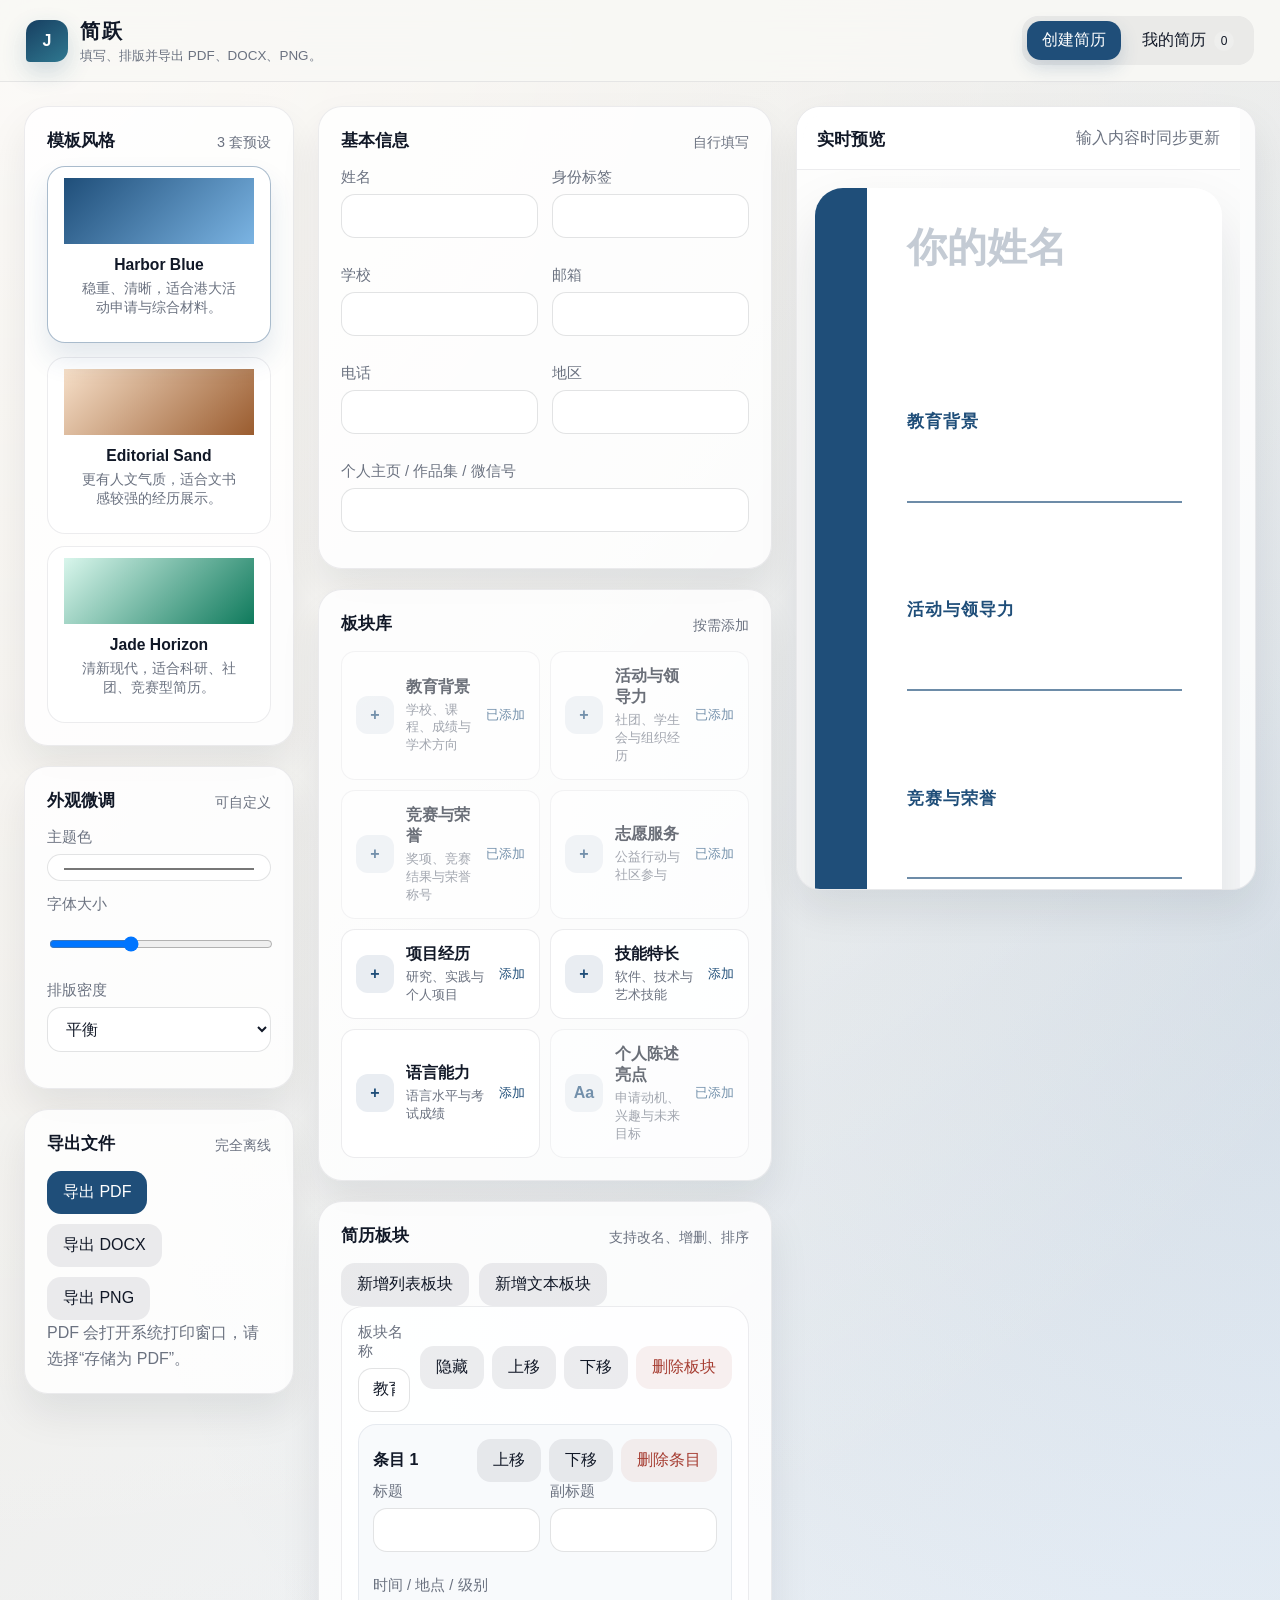
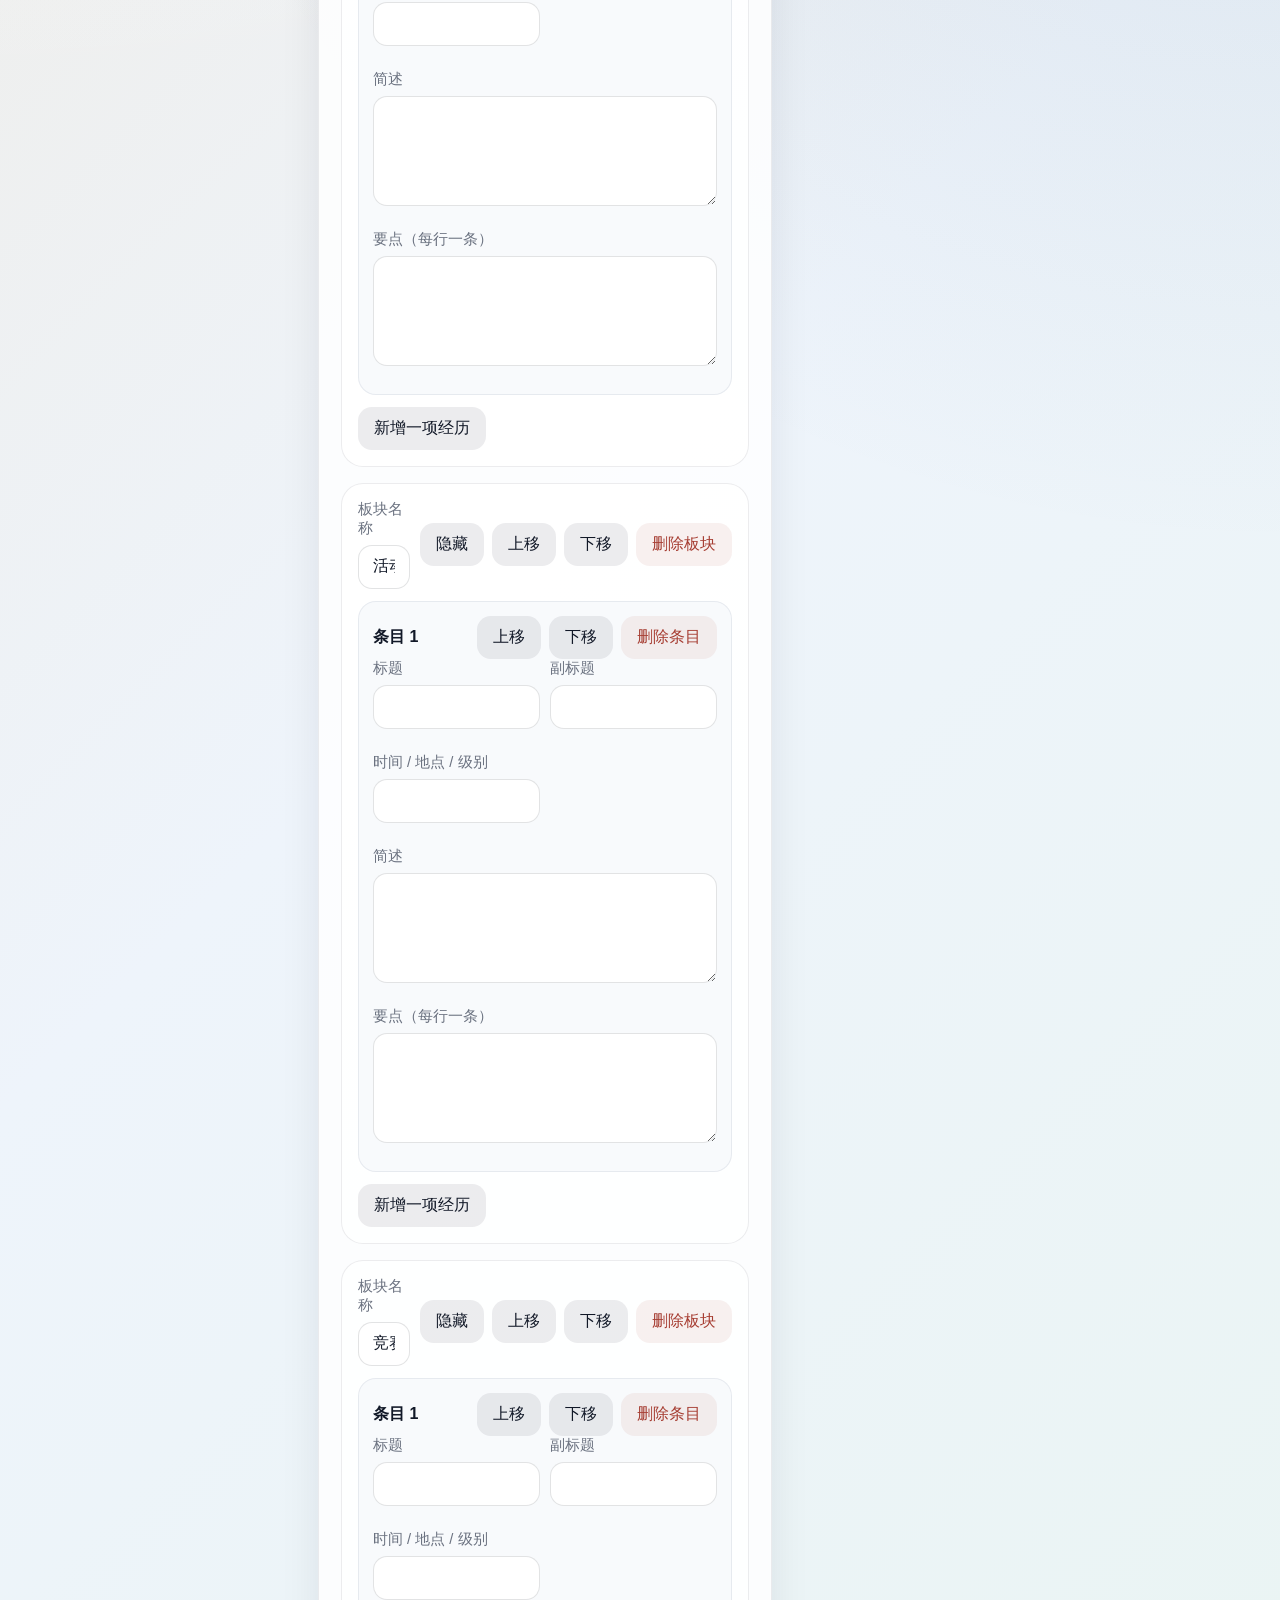
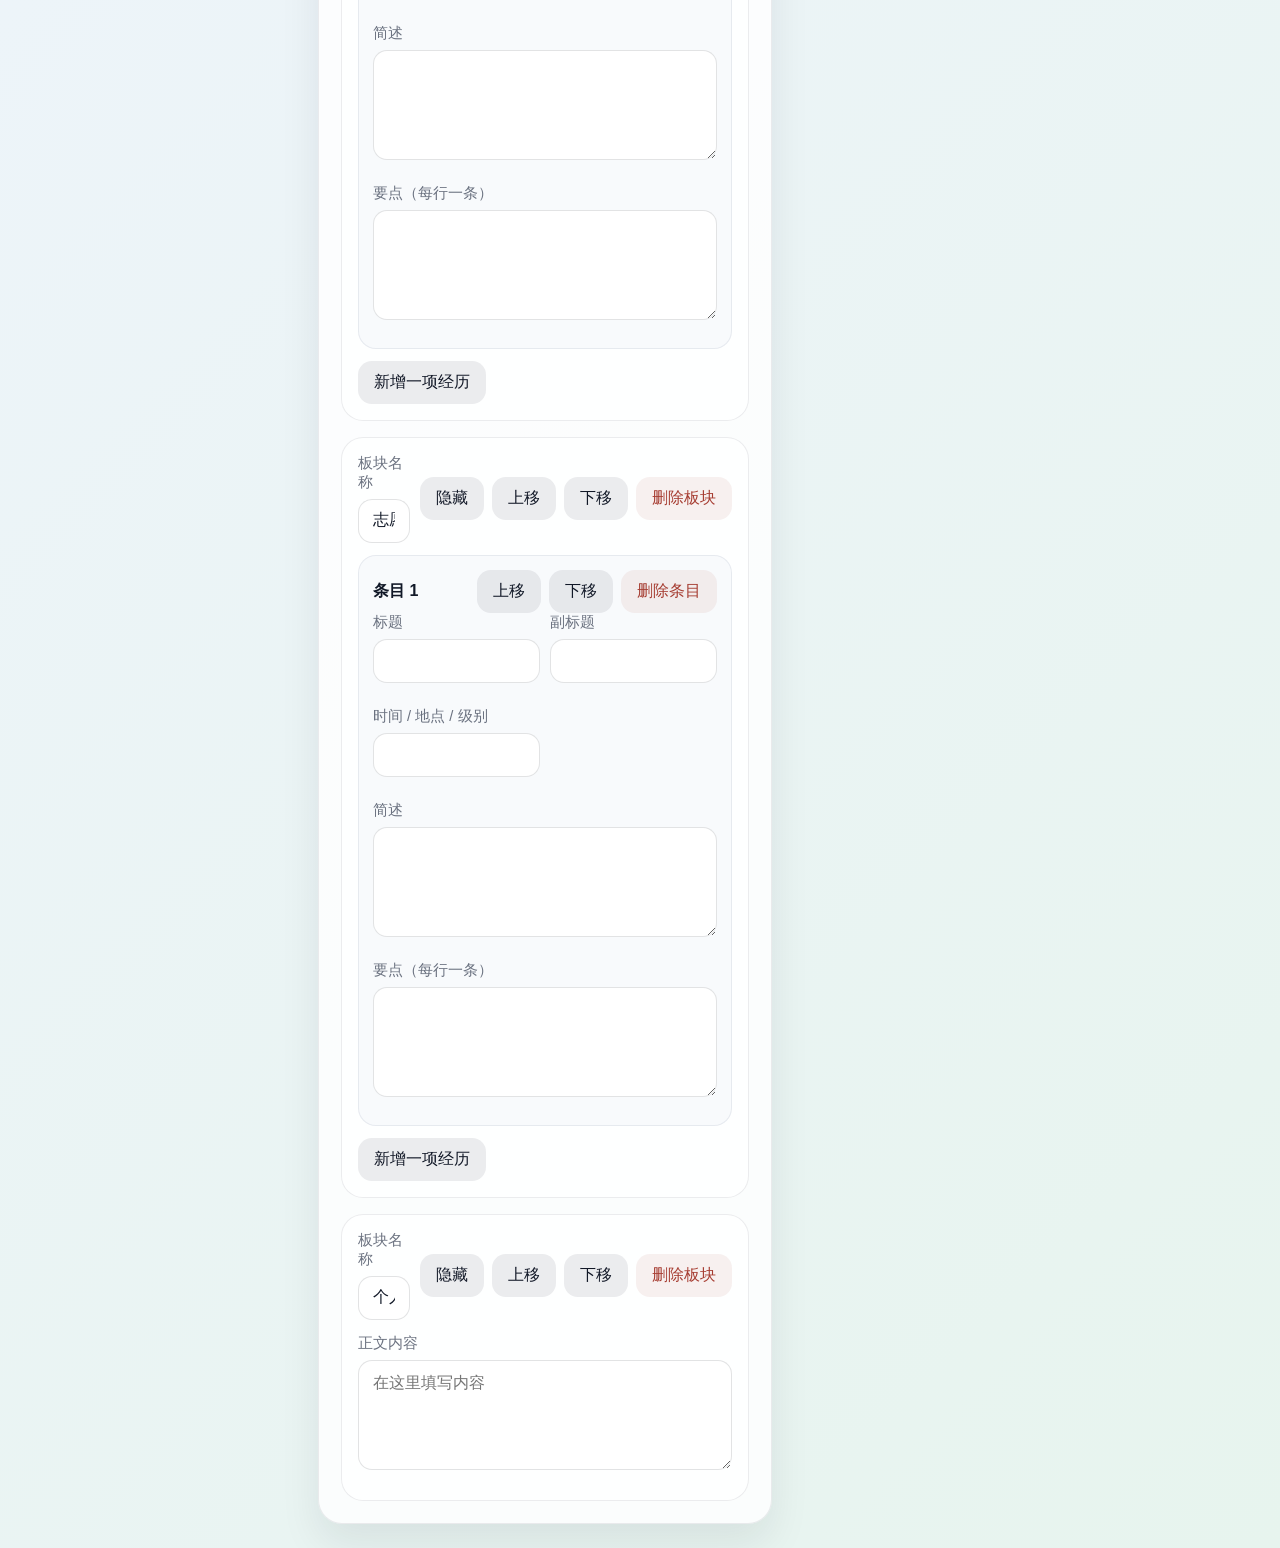
==== 简历生成器/简历生成器.html @ 061de9b1 "Add files via upload" ====
<!DOCTYPE html>
<html lang="zh-CN">
  <head>
    <meta charset="UTF-8" />
    <meta name="viewport" content="width=device-width, initial-scale=1.0" />
    <title>简跃 · 简历生成器</title>
    <link rel="stylesheet" href="./web/styles.css" />
  </head>
  <body>
    <header class="topbar">
      <div class="brand-lockup">
        <div class="brand-mark">J</div>
        <div>
          <h1>简跃</h1>
          <p>填写、排版并导出 PDF、DOCX、PNG。</p>
        </div>
      </div>
      <nav class="main-nav" aria-label="主导航">
        <button class="nav-button active" data-page="create">创建简历</button>
        <button class="nav-button" data-page="mine">我的简历 <span id="historyNavCount">0</span></button>
      </nav>
    </header>

    <section id="createPage" class="app-page active">
      <div class="app-shell">
        <aside class="sidebar">
          <section class="panel">
            <div class="section-head"><h2>模板风格</h2><span>3 套预设</span></div>
            <div class="template-grid" id="templateGrid"></div>
          </section>

          <section class="panel">
            <div class="section-head"><h2>外观微调</h2><span>可自定义</span></div>
            <label class="field"><span>主题色</span><input id="accentInput" type="color" value="#1f4e79" /></label>
            <label class="field"><span>字体大小</span><input id="fontScaleInput" type="range" min="0.9" max="1.2" step="0.05" value="1" /></label>
            <label class="field">
              <span>排版密度</span>
              <select id="densityInput">
                <option value="airy">舒展</option>
                <option value="balanced" selected>平衡</option>
                <option value="compact">紧凑</option>
              </select>
            </label>
          </section>

          <section class="panel">
            <div class="section-head"><h2>导出文件</h2><span>完全离线</span></div>
            <div class="action-group">
              <button class="primary" data-export="pdf">导出 PDF</button>
              <button data-export="docx">导出 DOCX</button>
              <button data-export="png">导出 PNG</button>
            </div>
            <p class="helper" id="exportStatus">PDF 会打开系统打印窗口，请选择“存储为 PDF”。</p>
          </section>
        </aside>

        <main class="workspace">
          <div class="editor-column">
            <section class="editor panel">
              <div class="section-head"><h2>基本信息</h2><span>自行填写</span></div>
              <div class="form-grid">
                <label class="field"><span>姓名</span><input id="nameInput" type="text" /></label>
                <label class="field"><span>身份标签</span><input id="taglineInput" type="text" /></label>
                <label class="field"><span>学校</span><input id="schoolInput" type="text" /></label>
                <label class="field"><span>邮箱</span><input id="emailInput" type="text" /></label>
                <label class="field"><span>电话</span><input id="phoneInput" type="text" /></label>
                <label class="field"><span>地区</span><input id="locationInput" type="text" /></label>
                <label class="field full"><span>个人主页 / 作品集 / 微信号</span><input id="websiteInput" type="text" /></label>
              </div>
            </section>

            <section class="editor panel preset-panel">
              <div class="section-head"><h2>板块库</h2><span>按需添加</span></div>
              <div id="presetSectionsGrid" class="preset-section-grid"></div>
            </section>

            <section class="editor panel">
              <div class="section-head"><h2>简历板块</h2><span>支持改名、增删、排序</span></div>
              <div class="toolbar">
                <button id="addListSection">新增列表板块</button>
                <button id="addTextSection">新增文本板块</button>
              </div>
              <div id="sectionsEditor" class="sections-editor"></div>
            </section>
          </div>

          <section class="preview">
            <div class="preview-top"><h2>实时预览</h2><p>输入内容时同步更新</p></div>
            <div id="resumePreview" class="resume-preview"></div>
          </section>
        </main>
      </div>
    </section>

    <section id="minePage" class="app-page">
      <div class="mine-shell">
        <div class="mine-hero">
          <div>
            <p class="eyebrow">LOCAL ARCHIVE</p>
            <h2>我的简历</h2>
            <p>所有历史版本都保存在当前浏览器中，可随时继续编辑。</p>
          </div>
          <div class="mine-actions">
            <button id="newResumeButton" class="primary">新建空白简历</button>
            <button id="saveCopyButton">将当前简历另存为副本</button>
          </div>
        </div>
        <div class="mine-summary">
          <strong id="historyCount">0 份简历</strong>
          <span id="saveStatus">填写后自动保存。</span>
        </div>
        <div id="historyList" class="history-list"></div>
      </div>
    </section>

    <template id="sectionCardTemplate"><article class="section-card"></article></template>
    <script src="./vendor/docx.iife.js"></script>
    <script src="./web/app.js"></script>
  </body>
</html>
---- 简历生成器/web/styles.css ----
:root {
  --bg: #f1efe8;
  --panel: rgba(255, 255, 255, 0.82);
  --panel-border: rgba(17, 24, 39, 0.08);
  --text: #111827;
  --muted: #6b7280;
  --accent: #1f4e79;
  --shadow: 0 20px 40px rgba(15, 23, 42, 0.08);
  --radius: 24px;
  --resume-gap: 24px;
  --resume-padding: 40px;
  --display-font: "Avenir Next", "PingFang SC", "Hiragino Sans GB", sans-serif;
  --body-font: "PingFang SC", "Helvetica Neue", sans-serif;
}

* {
  box-sizing: border-box;
}

body {
  margin: 0;
  min-height: 100vh;
  font-family: var(--body-font);
  color: var(--text);
  background:
    radial-gradient(circle at top left, rgba(255, 255, 255, 0.8), transparent 35%),
    radial-gradient(circle at right 20%, rgba(31, 78, 121, 0.12), transparent 30%),
    linear-gradient(135deg, #efe8dc 0%, #eef4fb 45%, #e7f4ee 100%);
}

.topbar {
  position: sticky;
  z-index: 20;
  top: 0;
  display: flex;
  justify-content: space-between;
  align-items: center;
  gap: 24px;
  padding: 16px 26px;
  border-bottom: 1px solid rgba(17, 24, 39, 0.08);
  background: rgba(248, 248, 245, 0.86);
  backdrop-filter: blur(22px);
}

.brand-lockup {
  display: flex;
  align-items: center;
  gap: 12px;
}

.brand-mark {
  display: grid;
  width: 42px;
  height: 42px;
  place-items: center;
  border-radius: 13px 13px 13px 4px;
  color: white;
  background: linear-gradient(145deg, #173f61, #2f7890);
  box-shadow: 0 10px 24px rgba(31, 78, 121, 0.2);
  font-family: "Avenir Next", sans-serif;
  font-weight: 800;
}

.brand-lockup h1,
.brand-lockup p {
  margin: 0;
}

.brand-lockup h1 {
  font-family: var(--display-font);
  font-size: 1.28rem;
  letter-spacing: 0.08em;
}

.brand-lockup p {
  margin-top: 2px;
  color: var(--muted);
  font-size: 0.84rem;
}

.main-nav {
  display: flex;
  gap: 6px;
  padding: 5px;
  border-radius: 16px;
  background: rgba(17, 24, 39, 0.06);
}

.nav-button {
  padding: 9px 15px;
  background: transparent;
}

.nav-button.active {
  color: white;
  background: var(--accent);
  box-shadow: 0 8px 18px rgba(31, 78, 121, 0.18);
}

.nav-button span {
  display: inline-grid;
  min-width: 20px;
  height: 20px;
  margin-left: 4px;
  place-items: center;
  border-radius: 99px;
  background: rgba(255, 255, 255, 0.2);
  font-size: 0.75rem;
}

.app-page {
  display: none;
}

.app-page.active {
  display: block;
  animation: page-enter 280ms ease both;
}

@keyframes page-enter {
  from { opacity: 0; transform: translateY(6px); }
  to { opacity: 1; transform: translateY(0); }
}

.app-shell {
  display: grid;
  grid-template-columns: 300px minmax(0, 1fr);
  gap: 24px;
  width: min(1880px, 100%);
  margin: 0 auto;
  padding: 24px;
}

.mine-shell {
  width: min(1180px, calc(100% - 48px));
  min-height: calc(100vh - 110px);
  margin: 28px auto 60px;
}

.mine-hero {
  display: flex;
  justify-content: space-between;
  align-items: end;
  gap: 32px;
  padding: 42px;
  border-radius: 30px;
  color: white;
  background:
    radial-gradient(circle at 78% 20%, rgba(122, 196, 192, 0.32), transparent 26%),
    linear-gradient(130deg, #173f61 0%, #245f74 58%, #317b73 100%);
  box-shadow: 0 28px 60px rgba(23, 63, 97, 0.18);
}

.mine-hero h2,
.mine-hero p {
  margin: 0;
}

.mine-hero h2 {
  margin-top: 8px;
  font-family: var(--display-font);
  font-size: clamp(2rem, 4vw, 3.6rem);
}

.mine-hero > div > p:last-child {
  margin-top: 10px;
  color: rgba(255, 255, 255, 0.76);
}

.mine-hero .eyebrow {
  color: #9edbd1;
}

.mine-actions {
  display: flex;
  flex-wrap: wrap;
  justify-content: flex-end;
  gap: 10px;
}

.mine-actions button {
  background: rgba(255, 255, 255, 0.16);
  color: white;
}

.mine-actions button.primary {
  color: #173f61;
  background: white;
}

.mine-summary {
  display: flex;
  justify-content: space-between;
  gap: 20px;
  margin: 30px 4px 16px;
  color: var(--muted);
}

.mine-summary strong {
  color: var(--text);
  font-size: 1.12rem;
}

.sidebar,
.editor-column {
  display: grid;
  gap: 20px;
  align-content: start;
}

.workspace {
  display: grid;
  grid-template-columns: minmax(500px, 0.95fr) minmax(520px, 1.05fr);
  gap: 24px;
  min-width: 0;
  align-items: start;
}

.panel,
.brand-card,
.preview {
  background: var(--panel);
  border: 1px solid var(--panel-border);
  backdrop-filter: blur(22px);
  border-radius: var(--radius);
  box-shadow: var(--shadow);
}

.brand-card,
.panel,
.preview {
  padding: 22px;
}

.brand-card h1 {
  margin: 8px 0 12px;
  font-family: var(--display-font);
  font-size: 2rem;
  line-height: 1.05;
}

.eyebrow {
  margin: 0;
  color: var(--accent);
  font-size: 0.82rem;
  letter-spacing: 0.12em;
  text-transform: uppercase;
}

.intro,
.helper,
.preview-top p {
  margin: 0;
  color: var(--muted);
  line-height: 1.6;
}

.section-head,
.preview-top {
  display: flex;
  justify-content: space-between;
  align-items: end;
  gap: 16px;
  margin-bottom: 16px;
}

.section-head h2,
.preview-top h2 {
  margin: 0;
  font-size: 1.05rem;
}

.section-head span {
  color: var(--muted);
  font-size: 0.9rem;
}

.template-grid {
  display: grid;
  gap: 12px;
}

.template-card {
  border: 1px solid rgba(17, 24, 39, 0.08);
  border-radius: 18px;
  overflow: hidden;
  cursor: pointer;
  transition: transform 180ms ease, border-color 180ms ease, box-shadow 180ms ease;
  background: white;
}

.template-card:hover,
.template-card.active {
  transform: translateY(-2px);
  border-color: rgba(31, 78, 121, 0.38);
  box-shadow: 0 16px 28px rgba(31, 78, 121, 0.12);
}

.template-card .swatch {
  height: 66px;
}

.template-card .meta {
  padding: 12px 14px 14px;
}

.template-card h3,
.template-card p {
  margin: 0;
}

.template-card h3 {
  font-size: 0.98rem;
}

.template-card p {
  color: var(--muted);
  font-size: 0.88rem;
  margin-top: 5px;
}

.field {
  display: grid;
  gap: 7px;
  margin-bottom: 14px;
}

.field span {
  font-size: 0.92rem;
  color: var(--muted);
}

input,
select,
textarea,
button {
  font: inherit;
}

input,
select,
textarea {
  width: 100%;
  border-radius: 14px;
  border: 1px solid rgba(17, 24, 39, 0.12);
  background: rgba(255, 255, 255, 0.92);
  padding: 12px 14px;
  color: var(--text);
}

textarea {
  min-height: 110px;
  resize: vertical;
}

button {
  border: 0;
  border-radius: 14px;
  padding: 11px 16px;
  background: rgba(17, 24, 39, 0.08);
  color: var(--text);
  cursor: pointer;
  transition: transform 180ms ease, background 180ms ease, color 180ms ease;
}

button:hover {
  transform: translateY(-1px);
}

button.primary {
  background: var(--accent);
  color: white;
}

button.ghost {
  background: transparent;
  border: 1px dashed rgba(17, 24, 39, 0.18);
}

.action-group,
.toolbar {
  display: flex;
  flex-wrap: wrap;
  gap: 10px;
}

.history-actions {
  margin-bottom: 12px;
}

.history-list {
  display: grid;
  grid-template-columns: repeat(3, minmax(0, 1fr));
  gap: 16px;
}

.history-item {
  position: relative;
  display: grid;
  grid-template-columns: 8px 1fr auto;
  min-height: 150px;
  align-items: stretch;
  gap: 4px;
  padding: 8px;
  overflow: hidden;
  border: 1px solid rgba(17, 24, 39, 0.08);
  border-radius: 22px;
  background: rgba(255, 255, 255, 0.82);
  box-shadow: 0 16px 34px rgba(15, 23, 42, 0.07);
}

.history-accent {
  border-radius: 12px 4px 4px 12px;
}

.history-item.active {
  border-color: color-mix(in srgb, var(--accent) 45%, white);
  background: color-mix(in srgb, var(--accent) 7%, white);
}

.history-load {
  display: grid;
  justify-items: start;
  align-content: center;
  gap: 7px;
  padding: 16px 12px;
  text-align: left;
  background: transparent;
}

.history-load span,
.history-load time {
  color: var(--muted);
  font-size: 0.78rem;
}

.history-load strong {
  font-size: 1.05rem;
}

.history-delete {
  align-self: start;
}

.history-delete,
button.danger {
  color: #a63d32;
  background: rgba(166, 61, 50, 0.08);
}

.history-empty,
.editor-empty {
  padding: 17px;
  border: 1px dashed rgba(17, 24, 39, 0.16);
  border-radius: 16px;
  color: var(--muted);
  line-height: 1.6;
  text-align: center;
}

.history-empty {
  grid-column: 1 / -1;
  min-height: 220px;
  display: grid;
  place-items: center;
  background: rgba(255, 255, 255, 0.48);
}

.preset-section-grid {
  display: grid;
  grid-template-columns: repeat(2, minmax(0, 1fr));
  gap: 10px;
}

.preset-section-card {
  display: grid;
  grid-template-columns: auto 1fr auto;
  align-items: center;
  gap: 12px;
  padding: 14px;
  border: 1px solid rgba(17, 24, 39, 0.08);
  text-align: left;
  background: rgba(255, 255, 255, 0.75);
}

.preset-section-card:not(.added):hover {
  border-color: color-mix(in srgb, var(--accent) 42%, white);
  background: color-mix(in srgb, var(--accent) 6%, white);
}

.preset-section-card.added {
  cursor: default;
  opacity: 0.62;
}

.preset-icon {
  display: grid;
  width: 38px;
  height: 38px;
  place-items: center;
  border-radius: 12px;
  color: var(--accent);
  background: color-mix(in srgb, var(--accent) 10%, white);
  font-weight: 700;
}

.preset-copy {
  display: grid;
  gap: 3px;
}

.preset-copy small {
  color: var(--muted);
  line-height: 1.35;
}

.preset-state {
  color: var(--accent);
  font-size: 0.82rem;
}

.compact-empty {
  margin-top: 12px;
  padding: 12px;
}

.section-title-field {
  flex: 1;
  margin: 0;
}

.text-section-field {
  margin-top: 14px;
}

.item-add {
  margin-top: 12px;
}

.form-grid {
  display: grid;
  grid-template-columns: repeat(2, minmax(0, 1fr));
  gap: 14px;
}

.field.full {
  grid-column: 1 / -1;
}

.sections-editor {
  display: grid;
  gap: 16px;
}

.section-card {
  border: 1px solid rgba(17, 24, 39, 0.08);
  border-radius: 22px;
  padding: 16px;
  background: rgba(255, 255, 255, 0.72);
}

.section-card.hidden {
  opacity: 0.72;
}

.section-card-head,
.item-card-head {
  display: flex;
  justify-content: space-between;
  gap: 10px;
  align-items: center;
}

.section-controls,
.item-controls {
  display: flex;
  gap: 8px;
  flex-wrap: wrap;
}

.item-card {
  margin-top: 12px;
  padding: 14px;
  border-radius: 18px;
  background: rgba(248, 250, 252, 0.9);
  border: 1px solid rgba(148, 163, 184, 0.18);
}

.item-grid {
  display: grid;
  grid-template-columns: repeat(2, minmax(0, 1fr));
  gap: 10px;
}

.item-grid .full {
  grid-column: 1 / -1;
}

.preview {
  position: sticky;
  top: 92px;
  max-height: calc(100vh - 116px);
  padding: 0;
  overflow: auto;
  scrollbar-gutter: stable;
}

.preview-top {
  position: sticky;
  z-index: 2;
  top: 0;
  margin: 0;
  padding: 18px 20px;
  border-bottom: 1px solid rgba(17, 24, 39, 0.08);
  background: rgba(255, 255, 255, 0.92);
  backdrop-filter: blur(16px);
}

.resume-preview {
  padding: 18px;
}

.resume-sheet {
  width: min(100%, 860px);
  margin: 0 auto;
  background: white;
  border-radius: 28px;
  min-height: 1180px;
  box-shadow: 0 32px 60px rgba(15, 23, 42, 0.12);
  overflow: hidden;
  display: grid;
  grid-template-columns: 52px 1fr;
}

.resume-rail {
  background: var(--accent);
}

.resume-body {
  padding: var(--resume-padding);
  display: grid;
  gap: var(--resume-gap);
}

.resume-header {
  display: grid;
  gap: 10px;
}

.resume-header h1 {
  margin: 0;
  font-family: var(--display-font);
  font-size: calc(2.5rem * var(--font-scale, 1));
  line-height: 0.98;
}

.preview-placeholder {
  color: #c4cbd4;
}

.resume-empty {
  display: grid;
  min-height: 240px;
  place-items: center;
  border: 1px dashed #d6dbe2;
  border-radius: 18px;
  color: #98a2b3;
}

.resume-header .tagline {
  color: var(--accent);
  font-size: calc(1.08rem * var(--font-scale, 1));
}

.resume-header .contacts {
  color: var(--muted);
  line-height: 1.7;
  font-size: calc(0.94rem * var(--font-scale, 1));
}

.resume-section {
  display: grid;
  gap: 12px;
}

.resume-section h2 {
  margin: 0;
  padding-bottom: 8px;
  border-bottom: 2px solid color-mix(in srgb, var(--accent) 65%, white);
  color: var(--accent);
  font-size: calc(1.05rem * var(--font-scale, 1));
  letter-spacing: 0.06em;
  text-transform: uppercase;
}

.resume-item {
  display: grid;
  gap: 6px;
}

.resume-item-head {
  display: flex;
  justify-content: space-between;
  gap: 12px;
  flex-wrap: wrap;
}

.resume-item-title {
  font-weight: 700;
}

.resume-item-subtitle,
.resume-item-detail {
  color: #334155;
}

.resume-item-meta {
  color: var(--accent);
}

.resume-item ul {
  margin: 0;
  padding-left: 18px;
  color: #334155;
  line-height: 1.65;
}

.resume-text {
  color: #1f2937;
  line-height: 1.8;
  white-space: pre-wrap;
}

.template-editorial .resume-sheet {
  background: linear-gradient(180deg, #fffdfa 0%, #fff6ef 100%);
}

.template-editorial .resume-body {
  position: relative;
}

.template-editorial .resume-body::before {
  content: "";
  position: absolute;
  inset: 24px 24px auto auto;
  width: 120px;
  height: 120px;
  border-radius: 999px;
  background: color-mix(in srgb, var(--accent) 16%, white);
  filter: blur(2px);
}

.template-jade .resume-sheet {
  grid-template-columns: 1fr;
  background: linear-gradient(180deg, #fcfffd 0%, #f1faf6 100%);
}

.template-jade .resume-rail {
  display: none;
}

.template-jade .resume-body {
  border-top: 10px solid var(--accent);
}

.template-jade .resume-section h2 {
  border-bottom-style: dashed;
}

.compact {
  --resume-gap: 16px;
  --resume-padding: 30px;
}

.airy {
  --resume-gap: 30px;
  --resume-padding: 48px;
}

@media (max-width: 1480px) {
  .app-shell {
    grid-template-columns: 270px minmax(0, 1fr);
  }

  .workspace {
    grid-template-columns: minmax(440px, 1fr) minmax(460px, 1fr);
  }
}

@media (max-width: 1180px) {
  .app-shell {
    grid-template-columns: 1fr;
  }

  .sidebar {
    grid-template-columns: repeat(3, minmax(0, 1fr));
  }

  .history-list {
    grid-template-columns: repeat(2, minmax(0, 1fr));
  }
}

@media (max-width: 980px) {
  .sidebar,
  .workspace {
    grid-template-columns: 1fr;
  }

  .preview {
    position: static;
    max-height: none;
    overflow: hidden;
  }

  .preview-top {
    position: static;
  }
}

@media (max-width: 740px) {
  .topbar,
  .mine-hero,
  .mine-summary {
    align-items: flex-start;
    flex-direction: column;
  }

  .topbar {
    position: static;
  }

  .main-nav {
    width: 100%;
  }

  .nav-button {
    flex: 1;
  }

  .brand-lockup p {
    display: none;
  }

  .mine-shell {
    width: calc(100% - 28px);
    margin-top: 14px;
  }

  .mine-hero {
    padding: 28px;
  }

  .mine-actions,
  .mine-actions button {
    width: 100%;
  }

  .history-list,
  .preset-section-grid {
    grid-template-columns: 1fr;
  }

  .form-grid,
  .item-grid {
    grid-template-columns: 1fr;
  }

  .app-shell {
    padding: 14px;
  }

  .resume-preview {
    padding: 14px;
  }

  .resume-sheet {
    border-radius: 20px;
    min-height: auto;
  }
}

@media print {
  @page {
    size: A4;
    margin: 0;
  }

  body {
    background: white;
  }

  .sidebar,
  .editor,
  .preview-top,
  .topbar,
  #minePage {
    display: none !important;
  }

  .app-shell,
  .workspace,
  .preview,
  .resume-preview,
  .resume-root {
    display: block;
    margin: 0;
    padding: 0;
    width: 100%;
    max-width: none;
    border: 0;
    border-radius: 0;
    box-shadow: none;
    background: white;
  }

  .preview {
    position: static;
    max-height: none;
    overflow: visible;
  }

  .resume-sheet {
    width: 210mm;
    min-height: 297mm;
    margin: 0;
    border-radius: 0;
    box-shadow: none;
  }

  .resume-section,
  .resume-item {
    break-inside: avoid;
  }
}
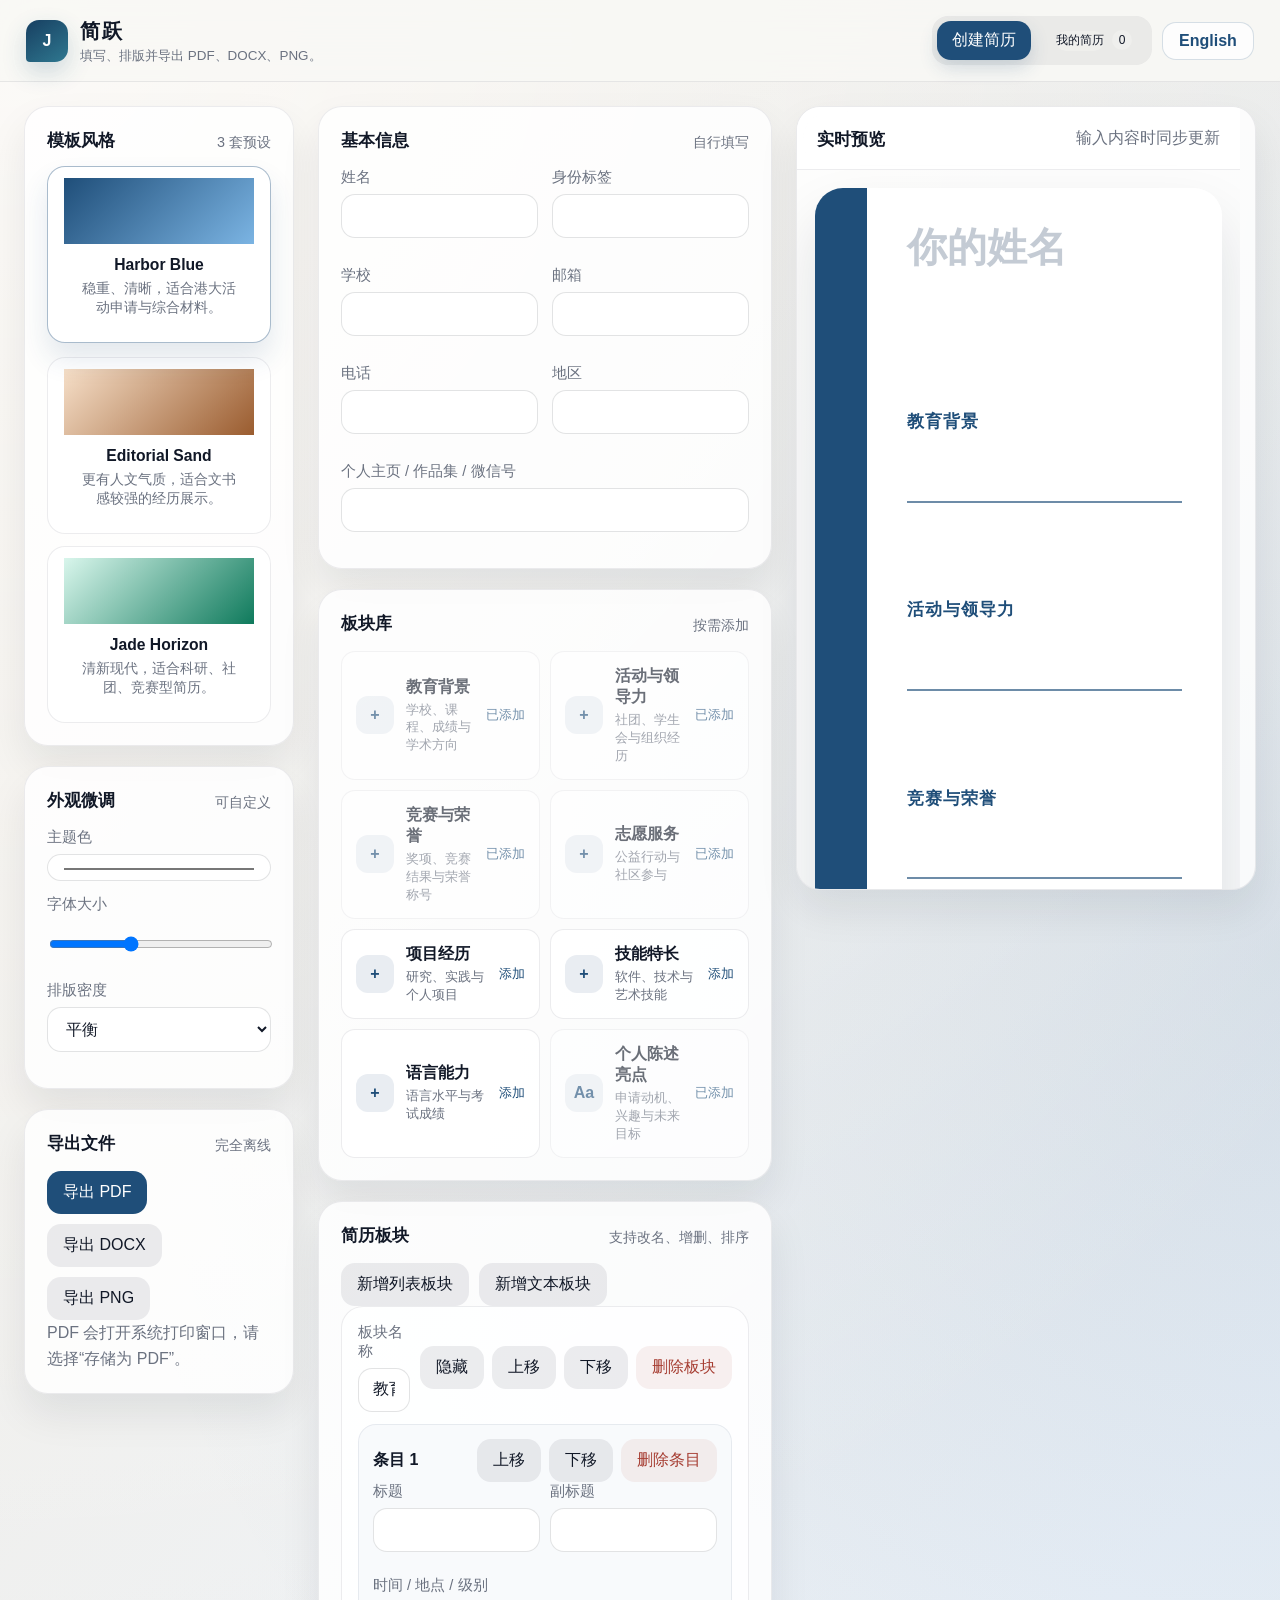
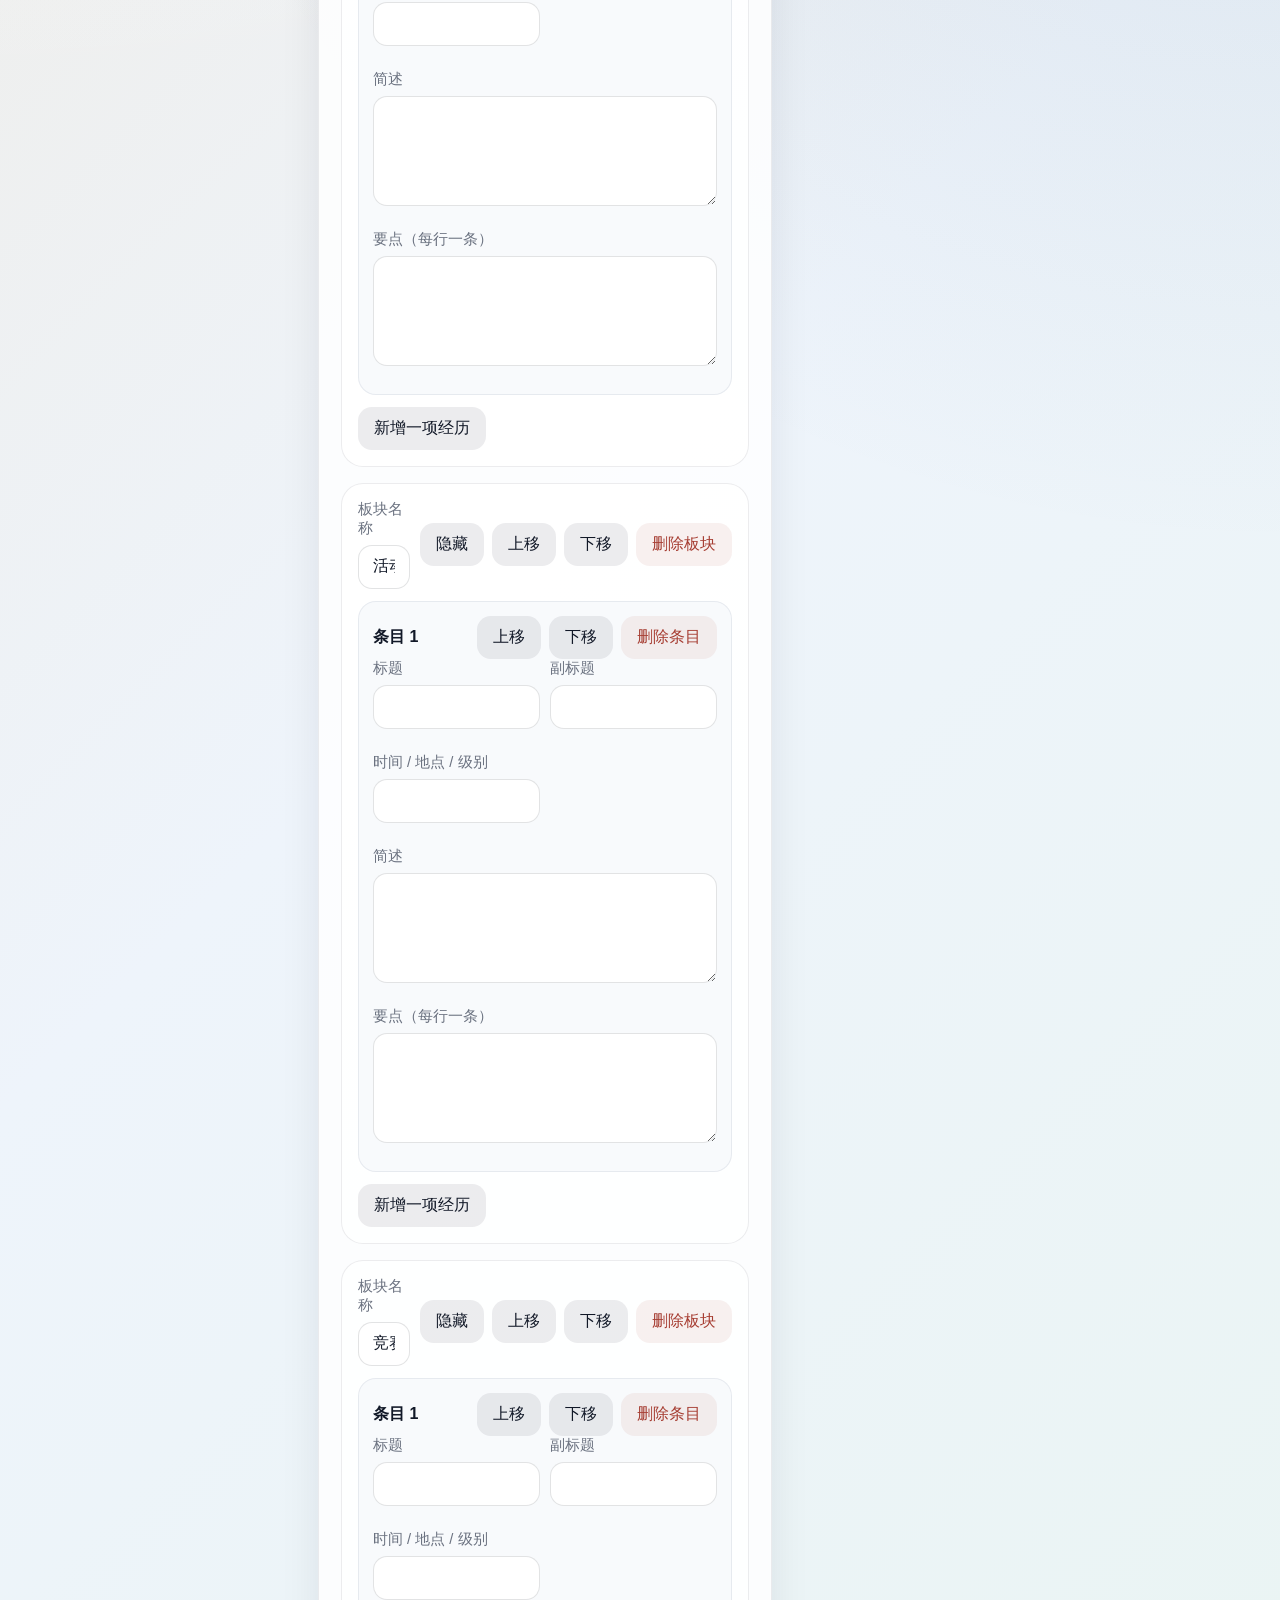
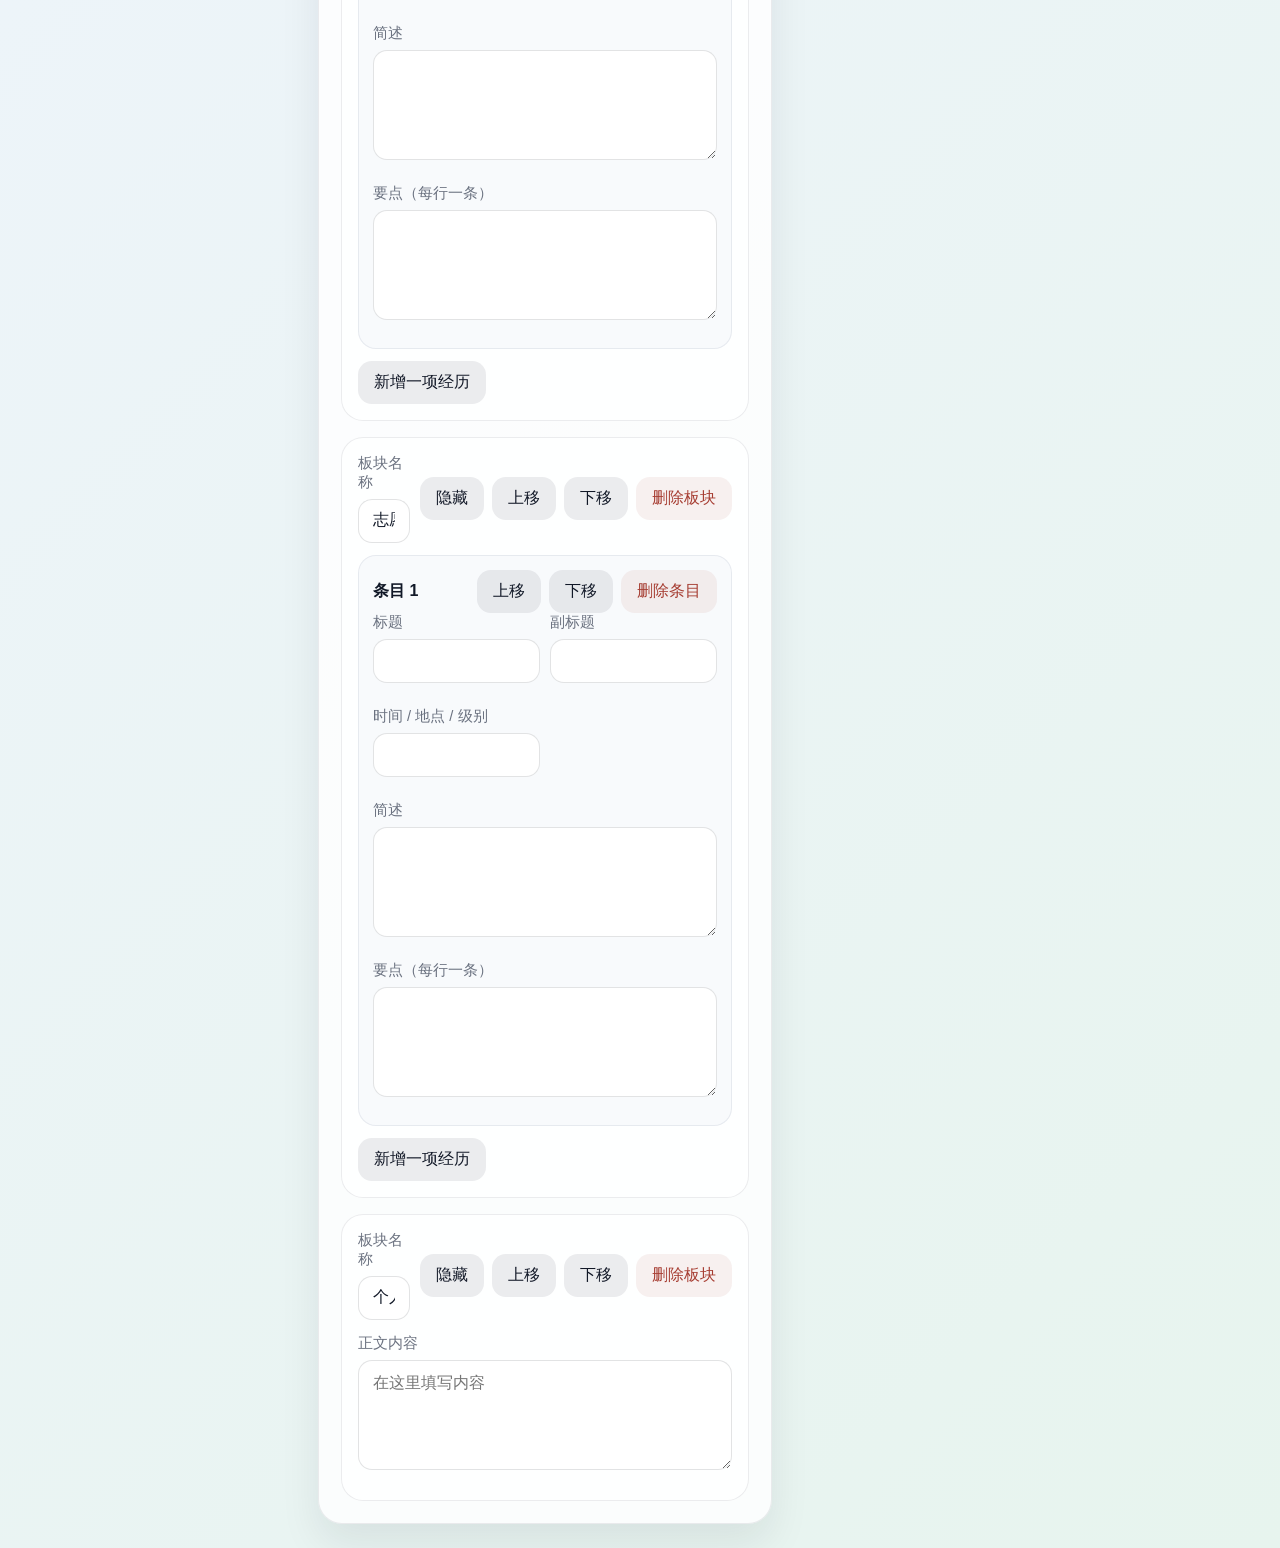
==== commit 6060f22d: "Add files via upload" ====
--- a/简历生成器/简历生成器.html
+++ b/简历生成器/简历生成器.html
@@ -12,80 +12,83 @@
         <div class="brand-mark">J</div>
         <div>
           <h1>简跃</h1>
-          <p>填写、排版并导出 PDF、DOCX、PNG。</p>
+          <p data-i18n="brandSubtitle">填写、排版并导出 PDF、DOCX、PNG。</p>
         </div>
       </div>
-      <nav class="main-nav" aria-label="主导航">
-        <button class="nav-button active" data-page="create">创建简历</button>
-        <button class="nav-button" data-page="mine">我的简历 <span id="historyNavCount">0</span></button>
-      </nav>
+      <div class="topbar-actions">
+        <nav class="main-nav" aria-label="主导航" data-i18n-aria-label="mainNavigation">
+          <button class="nav-button active" data-page="create" data-i18n="createResume">创建简历</button>
+          <button class="nav-button" data-page="mine"><span data-i18n="myResumes">我的简历</span> <span id="historyNavCount">0</span></button>
+        </nav>
+        <button id="languageToggle" class="language-toggle" type="button" aria-label="Switch to English">English</button>
+      </div>
     </header>
 
     <section id="createPage" class="app-page active">
       <div class="app-shell">
         <aside class="sidebar">
           <section class="panel">
-            <div class="section-head"><h2>模板风格</h2><span>3 套预设</span></div>
+            <div class="section-head"><h2 data-i18n="templateStyle">模板风格</h2><span data-i18n="threePresets">3 套预设</span></div>
             <div class="template-grid" id="templateGrid"></div>
           </section>
 
           <section class="panel">
-            <div class="section-head"><h2>外观微调</h2><span>可自定义</span></div>
-            <label class="field"><span>主题色</span><input id="accentInput" type="color" value="#1f4e79" /></label>
-            <label class="field"><span>字体大小</span><input id="fontScaleInput" type="range" min="0.9" max="1.2" step="0.05" value="1" /></label>
+            <div class="section-head"><h2 data-i18n="appearance">外观微调</h2><span data-i18n="customizable">可自定义</span></div>
+            <label class="field"><span data-i18n="accentColor">主题色</span><input id="accentInput" type="color" value="#1f4e79" /></label>
+            <label class="field"><span data-i18n="fontSize">字体大小</span><input id="fontScaleInput" type="range" min="0.9" max="1.2" step="0.05" value="1" /></label>
             <label class="field">
-              <span>排版密度</span>
+              <span data-i18n="layoutDensity">排版密度</span>
               <select id="densityInput">
-                <option value="airy">舒展</option>
-                <option value="balanced" selected>平衡</option>
-                <option value="compact">紧凑</option>
+                <option value="airy" data-i18n="airy">舒展</option>
+                <option value="balanced" selected data-i18n="balanced">平衡</option>
+                <option value="compact" data-i18n="compact">紧凑</option>
               </select>
             </label>
           </section>
 
           <section class="panel">
-            <div class="section-head"><h2>导出文件</h2><span>完全离线</span></div>
+            <div class="section-head"><h2 data-i18n="exportFiles">导出文件</h2><span data-i18n="fullyOffline">完全离线</span></div>
             <div class="action-group">
-              <button class="primary" data-export="pdf">导出 PDF</button>
-              <button data-export="docx">导出 DOCX</button>
-              <button data-export="png">导出 PNG</button>
+              <button class="primary" data-export="pdf"><span data-i18n="export">导出</span> PDF</button>
+              <button data-export="docx"><span data-i18n="export">导出</span> DOCX</button>
+              <button data-export="png"><span data-i18n="export">导出</span> PNG</button>
             </div>
-            <p class="helper" id="exportStatus">PDF 会打开系统打印窗口，请选择“存储为 PDF”。</p>
+            <p class="helper" id="exportStatus" data-i18n="exportHelp">PDF 会打开系统打印窗口，请选择“存储为 PDF”。</p>
           </section>
         </aside>
 
         <main class="workspace">
           <div class="editor-column">
             <section class="editor panel">
-              <div class="section-head"><h2>基本信息</h2><span>自行填写</span></div>
+              <div class="section-head"><h2 data-i18n="basicInfo">基本信息</h2><span data-i18n="fillYourself">自行填写</span></div>
               <div class="form-grid">
-                <label class="field"><span>姓名</span><input id="nameInput" type="text" /></label>
-                <label class="field"><span>身份标签</span><input id="taglineInput" type="text" /></label>
-                <label class="field"><span>学校</span><input id="schoolInput" type="text" /></label>
-                <label class="field"><span>邮箱</span><input id="emailInput" type="text" /></label>
-                <label class="field"><span>电话</span><input id="phoneInput" type="text" /></label>
-                <label class="field"><span>地区</span><input id="locationInput" type="text" /></label>
-                <label class="field full"><span>个人主页 / 作品集 / 微信号</span><input id="websiteInput" type="text" /></label>
+                <label class="field"><span data-i18n="name">姓名</span><input id="nameInput" type="text" /></label>
+                <label class="field"><span data-i18n="tagline">身份标签</span><input id="taglineInput" type="text" /></label>
+                <label class="field"><span data-i18n="school">学校</span><input id="schoolInput" type="text" /></label>
+                <label class="field"><span data-i18n="email">邮箱</span><input id="emailInput" type="text" /></label>
+                <label class="field"><span data-i18n="phone">电话</span><input id="phoneInput" type="text" /></label>
+                <label class="field"><span data-i18n="location">地区</span><input id="locationInput" type="text" /></label>
+                <label class="field full"><span data-i18n="website">个人主页 / 作品集 / 微信号</span><input id="websiteInput" type="text" /></label>
               </div>
             </section>
 
             <section class="editor panel preset-panel">
-              <div class="section-head"><h2>板块库</h2><span>按需添加</span></div>
+              <div class="section-head"><h2 data-i18n="sectionLibrary">板块库</h2><span data-i18n="addAsNeeded">按需添加</span></div>
               <div id="presetSectionsGrid" class="preset-section-grid"></div>
             </section>
 
             <section class="editor panel">
-              <div class="section-head"><h2>简历板块</h2><span>支持改名、增删、排序</span></div>
+              <div class="section-head"><h2 data-i18n="resumeSections">简历板块</h2><span data-i18n="sectionActions">支持改名、增删、排序</span></div>
               <div class="toolbar">
-                <button id="addListSection">新增列表板块</button>
-                <button id="addTextSection">新增文本板块</button>
+                <button id="addListSection" data-i18n="addListSection">新增列表板块</button>
+                <button id="addTextSection" data-i18n="addTextSection">新增文本板块</button>
               </div>
               <div id="sectionsEditor" class="sections-editor"></div>
             </section>
           </div>
 
           <section class="preview">
-            <div class="preview-top"><h2>实时预览</h2><p>输入内容时同步更新</p></div>
+            <div class="preview-top"><h2 data-i18n="livePreview">实时预览</h2><p data-i18n="liveUpdate">输入内容时同步更新</p></div>
             <div id="resumePreview" class="resume-preview"></div>
           </section>
         </main>
@@ -97,17 +100,17 @@
         <div class="mine-hero">
           <div>
             <p class="eyebrow">LOCAL ARCHIVE</p>
-            <h2>我的简历</h2>
-            <p>所有历史版本都保存在当前浏览器中，可随时继续编辑。</p>
+            <h2 data-i18n="myResumes">我的简历</h2>
+            <p data-i18n="historyIntro">所有历史版本都保存在当前浏览器中，可随时继续编辑。</p>
           </div>
           <div class="mine-actions">
-            <button id="newResumeButton" class="primary">新建空白简历</button>
-            <button id="saveCopyButton">将当前简历另存为副本</button>
+            <button id="newResumeButton" class="primary" data-i18n="newBlankResume">新建空白简历</button>
+            <button id="saveCopyButton" data-i18n="saveAsCopy">将当前简历另存为副本</button>
           </div>
         </div>
         <div class="mine-summary">
           <strong id="historyCount">0 份简历</strong>
-          <span id="saveStatus">填写后自动保存。</span>
+          <span id="saveStatus" data-i18n="autoSaveHelp">填写后自动保存。</span>
         </div>
         <div id="historyList" class="history-list"></div>
       </div>
--- a/简历生成器/web/styles.css
+++ b/简历生成器/web/styles.css
@@ -66,6 +66,25 @@
   margin: 0;
 }
 
+.topbar-actions {
+  display: flex;
+  align-items: center;
+  gap: 10px;
+}
+
+.language-toggle {
+  min-width: 92px;
+  padding: 9px 14px;
+  border: 1px solid rgba(31, 78, 121, 0.18);
+  color: var(--accent);
+  background: rgba(255, 255, 255, 0.72);
+  font-weight: 700;
+}
+
+.language-toggle:hover {
+  background: white;
+}
+
 .brand-lockup h1 {
   font-family: var(--display-font);
   font-size: 1.28rem;
@@ -832,6 +851,15 @@
 
   .main-nav {
     width: 100%;
+  }
+
+  .topbar-actions {
+    width: 100%;
+    align-items: stretch;
+  }
+
+  .topbar-actions .main-nav {
+    flex: 1;
   }
 
   .nav-button {
